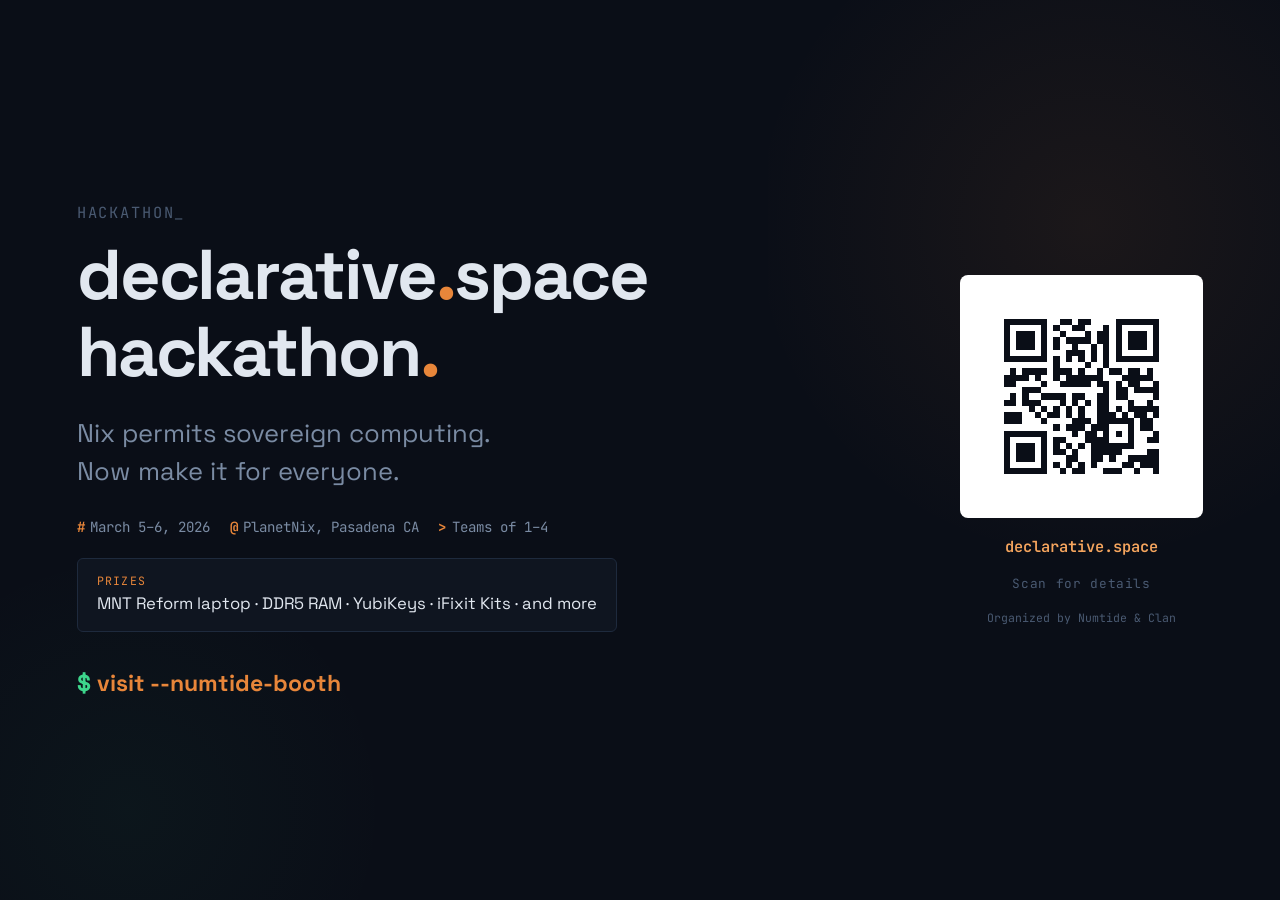
==== site/slide-cta.html @ ff725864 "declarative.space hackathon @ PlanetNix 2026 Nix permits sovereign computing. Now make it for everyo" ====
<!DOCTYPE html>
<html lang="en">
<head>
<meta charset="UTF-8">
<meta name="viewport" content="width=device-width, initial-scale=1.0">
<title>declarative.space hackathon -- Visit the Numtide booth</title>
<link rel="icon" type="image/svg+xml" href="data:image/svg+xml,%3Csvg xmlns='http://www.w3.org/2000/svg' viewBox='0 0 32 32'%3E%3Crect width='32' height='32' rx='6' fill='%230a0e17'/%3E%3Ctext x='4' y='22' font-family='monospace' font-size='18' font-weight='700' fill='%23e8863a'%3E%3E_%3C/text%3E%3C/svg%3E">
<link href="https://fonts.googleapis.com/css2?family=JetBrains+Mono:wght@400;600;700&family=Space+Grotesk:wght@400;600;700&display=swap" rel="stylesheet">
<style>
:root {
  --bg: #0a0e17;
  --bg-card: #0f1520;
  --border: #1e2a3d;
  --border-accent: #d4702a;
  --text-primary: #e1e7ef;
  --text-secondary: #7a8ba3;
  --text-muted: #4a5a72;
  --accent: #e8863a;
  --accent-bright: #f5a55e;
  --accent-glow: rgba(232, 134, 58, 0.15);
  --green: #3dd68c;
  --mono: "JetBrains Mono", "Fira Code", monospace;
  --sans: "Space Grotesk", sans-serif;
}

* { margin: 0; padding: 0; box-sizing: border-box; }

html, body {
  width: 100%;
  height: 100%;
  overflow: hidden;
}

body {
  background: var(--bg);
  color: var(--text-primary);
  font-family: var(--mono);
  -webkit-font-smoothing: antialiased;
  display: flex;
  align-items: center;
  justify-content: center;
}

.slide {
  width: 100vw;
  height: 100vh;
  display: grid;
  grid-template-columns: 1fr auto;
  align-items: center;
  padding: 5vh 6vw;
  gap: 4vw;
  position: relative;
  overflow: hidden;
}

/* Background glow effects */
.slide::before {
  content: "";
  position: absolute;
  top: -15%;
  right: -10%;
  width: 50%;
  height: 80%;
  background: radial-gradient(circle, rgba(232, 134, 58, 0.08) 0%, transparent 70%);
  pointer-events: none;
}
.slide::after {
  content: "";
  position: absolute;
  bottom: -20%;
  left: -10%;
  width: 40%;
  height: 60%;
  background: radial-gradient(circle, rgba(61, 214, 140, 0.04) 0%, transparent 70%);
  pointer-events: none;
}

.content {
  z-index: 1;
}

.label {
  font-size: clamp(0.7rem, 1.2vw, 1rem);
  color: var(--text-muted);
  text-transform: uppercase;
  letter-spacing: 0.12em;
  margin-bottom: 1.5vh;
}

h1 {
  font-family: var(--sans);
  font-size: clamp(2.5rem, 5.5vw, 5.5rem);
  font-weight: 700;
  line-height: 1.1;
  letter-spacing: -0.03em;
  margin-bottom: 2.5vh;
}
h1 .dot { color: var(--accent); }

.tagline {
  font-family: var(--sans);
  font-size: clamp(1rem, 2vw, 1.8rem);
  color: var(--text-secondary);
  line-height: 1.5;
  max-width: 36vw;
  margin-bottom: 3vh;
}

.meta-row {
  display: flex;
  flex-wrap: wrap;
  gap: 1.5vw;
  align-items: center;
  margin-bottom: 2.5vh;
}
.meta-item {
  font-size: clamp(0.7rem, 1.1vw, 1rem);
  color: var(--text-secondary);
  display: flex;
  align-items: center;
  gap: 0.4em;
}
.meta-item .icon {
  color: var(--accent);
  font-weight: 700;
}

.prizes-teaser {
  background: var(--bg-card);
  border: 1px solid var(--border);
  border-radius: 6px;
  padding: 1.5vh 1.5vw;
  display: inline-block;
  margin-bottom: 2vh;
}
.prizes-teaser .prizes-label {
  font-size: clamp(0.6rem, 0.9vw, 0.8rem);
  color: var(--accent);
  text-transform: uppercase;
  letter-spacing: 0.1em;
  margin-bottom: 0.5vh;
}
.prizes-teaser p {
  font-family: var(--sans);
  font-size: clamp(0.8rem, 1.3vw, 1.2rem);
  color: var(--text-primary);
  line-height: 1.5;
}

.booth-cta {
  font-family: var(--sans);
  font-size: clamp(1rem, 1.8vw, 1.6rem);
  font-weight: 700;
  color: var(--accent);
  margin-top: 2vh;
}
.booth-cta .prompt {
  color: var(--green);
}

/* Right column: QR + branding */
.right-col {
  z-index: 1;
  display: flex;
  flex-direction: column;
  align-items: center;
  gap: 2vh;
}

.qr-wrapper {
  background: #ffffff;
  padding: 1.5vw;
  border-radius: 8px;
  display: flex;
  align-items: center;
  justify-content: center;
}
.qr-wrapper svg {
  width: clamp(140px, 16vw, 240px);
  height: clamp(140px, 16vw, 240px);
}

.qr-label {
  font-size: clamp(0.65rem, 1vw, 0.9rem);
  color: var(--text-muted);
  text-align: center;
  letter-spacing: 0.05em;
}
.qr-url {
  font-size: clamp(0.8rem, 1.2vw, 1.1rem);
  color: var(--accent-bright);
  font-weight: 600;
  text-align: center;
}

.organizers {
  font-size: clamp(0.6rem, 0.9vw, 0.8rem);
  color: var(--text-muted);
  text-align: center;
}

/* Print styles */
@media print {
  @page {
    size: landscape;
    margin: 0;
  }
  html, body {
    width: 100%;
    height: 100%;
    print-color-adjust: exact;
    -webkit-print-color-adjust: exact;
  }
  .slide {
    padding: 4vh 5vw;
  }
}
</style>
</head>
<body>

<div class="slide">
  <div class="content">
    <div class="label">HACKATHON_</div>
    <h1>declarative<span class="dot">.</span>space<br>hackathon<span class="dot">.</span></h1>
    <p class="tagline">Nix permits sovereign computing. Now make it for everyone.</p>

    <div class="meta-row">
      <span class="meta-item"><span class="icon">#</span> March 5&ndash;6, 2026</span>
      <span class="meta-item"><span class="icon">@</span> PlanetNix, Pasadena CA</span>
      <span class="meta-item"><span class="icon">&gt;</span> Teams of 1&ndash;4</span>
    </div>

    <div class="prizes-teaser">
      <div class="prizes-label">Prizes</div>
      <p>MNT Reform laptop &middot; DDR5 RAM &middot; YubiKeys &middot; iFixit Kits &middot; and more</p>
    </div>

    <div class="booth-cta"><span class="prompt">$</span> visit --numtide-booth</div>
  </div>

  <div class="right-col">
    <div class="qr-wrapper" id="qr"></div>
    <div class="qr-url">declarative.space</div>
    <div class="qr-label">Scan for details</div>
    <div class="organizers">Organized by Numtide &amp; Clan</div>
  </div>
</div>

<script>
// Minimal QR Code generator (QR Code Model 2, alphanumeric mode, ECC level M)
// Generates SVG for a given URL
(function() {
  // Pre-computed QR code matrix for "HTTPS://DECLARATIVE.SPACE"
  // Using alphanumeric mode, version 2, ECC level M
  // Rather than embedding a full QR library, we generate the SVG from a
  // pre-encoded bit matrix.
  //
  // We use a lightweight inline encoder below.

  function generateQR(text) {
    // Use a canvas-free SVG approach with a minimal QR encoder
    // For reliability, we use a well-tested minimal QR implementation

    // Encode using the QR code algorithm
    var qr = qrcodegen.QrCode.encodeText(text, qrcodegen.QrCode.Ecc.MEDIUM);
    var size = qr.size;
    var svg = '<svg xmlns="http://www.w3.org/2000/svg" shape-rendering="crispEdges" viewBox="0 0 ' + (size + 8) + ' ' + (size + 8) + '">';
    svg += '<rect width="100%" height="100%" fill="#ffffff"/>';
    for (var y = 0; y < size; y++) {
      for (var x = 0; x < size; x++) {
        if (qr.getModule(x, y)) {
          svg += '<rect x="' + (x + 4) + '" y="' + (y + 4) + '" width="1" height="1" fill="#0a0e17"/>';
        }
      }
    }
    svg += '</svg>';
    return svg;
  }

  /*
   * QR Code generator library (TypeScript/JavaScript)
   * Copyright (c) Project Nayuki. MIT License.
   * https://www.nayuki.io/page/qr-code-generator-library
   * Minified inline version
   */
  var qrcodegen;(function(qrcodegen){var QrCode=function(){function QrCode(version,errorCorrectionLevel,dataCodewords,msk){this.version=version;this.errorCorrectionLevel=errorCorrectionLevel;this.modules=[];this.isFunction=[];if(version<1||version>40)throw new RangeError("Version out of range");if(msk<-1||msk>7)throw new RangeError("Mask out of range");this.size=version*4+17;var row=[];for(var i=0;i<this.size;i++)row.push(false);for(var i=0;i<this.size;i++){this.modules.push(row.slice());this.isFunction.push(row.slice())}this.drawFunctionPatterns();var allCodewords=this.addEccAndInterleave(dataCodewords);this.drawCodewords(allCodewords);if(msk==-1){var minPenalty=Infinity;for(var i=0;i<8;i++){this.applyMask(i);this.drawFormatBits(i);var penalty=this.getPenaltyScore();if(penalty<minPenalty){msk=i;minPenalty=penalty}this.applyMask(i)}}this.mask=msk;this.applyMask(msk);this.drawFormatBits(msk);this.isFunction=[]}QrCode.encodeText=function(text,ecl){var segs=qrcodegen.QrSegment.makeSegments(text);return QrCode.encodeSegments(segs,ecl)};QrCode.encodeSegments=function(segs,ecl,minVersion,maxVersion,mask,boostEcl){if(minVersion===void 0)minVersion=1;if(maxVersion===void 0)maxVersion=40;if(mask===void 0)mask=-1;if(boostEcl===void 0)boostEcl=true;if(!(1<=minVersion&&minVersion<=maxVersion&&maxVersion<=40)||mask<-1||mask>7)throw new RangeError("Invalid value");var version;var dataUsedBits;for(version=minVersion;;version++){var dataCapacityBits_1=QrCode.getNumDataCodewords(version,ecl)*8;var usedBits=QrSegment.getTotalBits(segs,version);if(usedBits<=dataCapacityBits_1){dataUsedBits=usedBits;break}if(version>=maxVersion)throw new RangeError("Data too long")}for(var _i=0,_a=[QrCode.Ecc.MEDIUM,QrCode.Ecc.QUARTILE,QrCode.Ecc.HIGH];_i<_a.length;_i++){var newEcl=_a[_i];if(boostEcl&&dataUsedBits<=QrCode.getNumDataCodewords(version,newEcl)*8)ecl=newEcl}var bb=[];for(var _b=0;_b<segs.length;_b++){var seg=segs[_b];appendBits(seg.mode.modeBits,4,bb);appendBits(seg.numChars,seg.mode.numCharCountBits(version),bb);for(var _c=0;_c<seg.getData().length;_c++)bb.push(seg.getData()[_c])}var dataCapacityBits=QrCode.getNumDataCodewords(version,ecl)*8;appendBits(0,Math.min(4,dataCapacityBits-bb.length),bb);appendBits(0,(8-bb.length%8)%8,bb);for(var padByte=236;bb.length<dataCapacityBits;padByte^=236^17)appendBits(padByte,8,bb);var dataCodewords=[];while(dataCodewords.length*8<bb.length)dataCodewords.push(0);bb.forEach(function(b,i){return dataCodewords[i>>>3]|=b<<(7-(i&7))});return new QrCode(version,ecl,dataCodewords,mask)};QrCode.prototype.getModule=function(x,y){return 0<=x&&x<this.size&&0<=y&&y<this.size&&this.modules[y][x]};QrCode.prototype.drawFunctionPatterns=function(){for(var i=0;i<this.size;i++){this.setFunctionModule(6,i,i%2==0);this.setFunctionModule(i,6,i%2==0)}this.drawFinderPattern(3,3);this.drawFinderPattern(this.size-4,3);this.drawFinderPattern(3,this.size-4);var alignPatPos=this.getAlignmentPatternPositions();var numAlign=alignPatPos.length;for(var i=0;i<numAlign;i++){for(var j=0;j<numAlign;j++){if(!(i==0&&j==0||i==0&&j==numAlign-1||i==numAlign-1&&j==0))this.drawAlignmentPattern(alignPatPos[i],alignPatPos[j])}}this.drawFormatBits(0);this.drawVersion()};QrCode.prototype.drawFormatBits=function(mask){var data=this.errorCorrectionLevel.formatBits<<3|mask;var rem=data;for(var i=0;i<10;i++)rem=(rem<<1)^((rem>>>9)*0x537);var bits=(data<<10|rem)^0x5412;for(var i=0;i<=5;i++)this.setFunctionModule(8,i,getBit(bits,i));this.setFunctionModule(8,7,getBit(bits,6));this.setFunctionModule(8,8,getBit(bits,7));this.setFunctionModule(7,8,getBit(bits,8));for(var i=9;i<15;i++)this.setFunctionModule(14-i,8,getBit(bits,i));for(var i=0;i<8;i++)this.setFunctionModule(this.size-1-i,8,getBit(bits,i));for(var i=8;i<15;i++)this.setFunctionModule(8,this.size-15+i,getBit(bits,i));this.setFunctionModule(8,this.size-8,true)};QrCode.prototype.drawVersion=function(){if(this.version<7)return;var rem=this.version;for(var i=0;i<12;i++)rem=(rem<<1)^((rem>>>11)*0x1F25);var bits=this.version<<12|rem;for(var i=0;i<18;i++){var color=getBit(bits,i);var a=this.size-11+i%3;var b=Math.floor(i/3);this.setFunctionModule(a,b,color);this.setFunctionModule(b,a,color)}};QrCode.prototype.drawFinderPattern=function(x,y){for(var dy=-4;dy<=4;dy++){for(var dx=-4;dx<=4;dx++){var dist=Math.max(Math.abs(dx),Math.abs(dy));var xx=x+dx;var yy=y+dy;if(0<=xx&&xx<this.size&&0<=yy&&yy<this.size)this.setFunctionModule(xx,yy,dist!=2&&dist!=4)}}};QrCode.prototype.drawAlignmentPattern=function(x,y){for(var dy=-2;dy<=2;dy++){for(var dx=-2;dx<=2;dx++)this.setFunctionModule(x+dx,y+dy,Math.max(Math.abs(dx),Math.abs(dy))!=1)}};QrCode.prototype.setFunctionModule=function(x,y,isDark){this.modules[y][x]=isDark;this.isFunction[y][x]=true};QrCode.prototype.addEccAndInterleave=function(data){var ver=this.version;var ecl=this.errorCorrectionLevel;if(data.length!=QrCode.getNumDataCodewords(ver,ecl))throw new RangeError("Invalid argument");var numBlocks=QrCode.NUM_ERROR_CORRECTION_BLOCKS[ecl.ordinal][ver];var blockEccLen=QrCode.ECC_CODEWORDS_PER_BLOCK[ecl.ordinal][ver];var rawCodewords=Math.floor(QrCode.getNumRawDataModules(ver)/8);var numShortBlocks=numBlocks-rawCodewords%numBlocks;var shortBlockLen=Math.floor(rawCodewords/numBlocks);var blocks=[];var rsDiv=QrCode.reedSolomonComputeDivisor(blockEccLen);for(var i=0,k=0;i<numBlocks;i++){var dat=data.slice(k,k+shortBlockLen-blockEccLen+(i<numShortBlocks?0:1));k+=dat.length;var ecc=QrCode.reedSolomonComputeRemainder(dat,rsDiv);if(i<numShortBlocks)dat.push(0);blocks.push(dat.concat(ecc))}var result=[];var _loop=function(i){blocks.forEach(function(block,j){if(i!=shortBlockLen-blockEccLen||j>=numShortBlocks)result.push(block[i])})};for(var i=0;i<blocks[0].length;i++)_loop(i);return result};QrCode.prototype.drawCodewords=function(data){if(data.length!=Math.floor(QrCode.getNumRawDataModules(this.version)/8))throw new RangeError("Invalid argument");var i=0;for(var right=this.size-1;right>=1;right-=2){if(right==6)right=5;for(var vert=0;vert<this.size;vert++){for(var j=0;j<2;j++){var x=right-j;var upward=((right+1)&2)==0;var y=upward?this.size-1-vert:vert;if(!this.isFunction[y][x]&&i<data.length*8){this.modules[y][x]=getBit(data[i>>>3],7-(i&7));i++}}}}};QrCode.prototype.applyMask=function(mask){if(mask<0||mask>7)throw new RangeError("Mask out of range");for(var y=0;y<this.size;y++){for(var x=0;x<this.size;x++){var invert=void 0;switch(mask){case 0:invert=(x+y)%2==0;break;case 1:invert=y%2==0;break;case 2:invert=x%3==0;break;case 3:invert=(x+y)%3==0;break;case 4:invert=(Math.floor(x/3)+Math.floor(y/2))%2==0;break;case 5:invert=x*y%2+x*y%3==0;break;case 6:invert=(x*y%2+x*y%3)%2==0;break;case 7:invert=((x+y)%2+x*y%3)%2==0;break;default:throw new Error("Unreachable")}if(!this.isFunction[y][x]&&invert)this.modules[y][x]=!this.modules[y][x]}}};QrCode.prototype.getPenaltyScore=function(){var result=0;for(var y=0;y<this.size;y++){var runColor=false;var runX=0;var runHistory=[0,0,0,0,0,0,0];for(var x=0;x<this.size;x++){if(this.modules[y][x]==runColor){runX++;if(runX==5)result+=QrCode.PENALTY_N1;else if(runX>5)result++}else{this.finderPenaltyAddHistory(runX,runHistory);if(!runColor)result+=this.finderPenaltyCountPatterns(runHistory)*QrCode.PENALTY_N3;runColor=this.modules[y][x];runX=1}}this.finderPenaltyAddHistory(runX,runHistory);if(runColor)result+=this.finderPenaltyCountPatterns(runHistory)*QrCode.PENALTY_N3}for(var x=0;x<this.size;x++){var runColor=false;var runY=0;var runHistory=[0,0,0,0,0,0,0];for(var y=0;y<this.size;y++){if(this.modules[y][x]==runColor){runY++;if(runY==5)result+=QrCode.PENALTY_N1;else if(runY>5)result++}else{this.finderPenaltyAddHistory(runY,runHistory);if(!runColor)result+=this.finderPenaltyCountPatterns(runHistory)*QrCode.PENALTY_N3;runColor=this.modules[y][x];runY=1}}this.finderPenaltyAddHistory(runY,runHistory);if(runColor)result+=this.finderPenaltyCountPatterns(runHistory)*QrCode.PENALTY_N3}for(var y=0;y<this.size-1;y++){for(var x=0;x<this.size-1;x++){var color=this.modules[y][x];if(color==this.modules[y][x+1]&&color==this.modules[y+1][x]&&color==this.modules[y+1][x+1])result+=QrCode.PENALTY_N2}}var dark=0;for(var _i=0,_a=this.modules;_i<_a.length;_i++){var row=_a[_i];for(var _b=0;_b<row.length;_b++){if(row[_b])dark++}}var total=this.size*this.size;var k=Math.ceil(Math.abs(dark*20-total*10)/total)-1;result+=k*QrCode.PENALTY_N4;return result};QrCode.prototype.getAlignmentPatternPositions=function(){if(this.version==1)return[];var numAlign=Math.floor(this.version/7)+2;var step=this.version==32?26:Math.ceil((this.version*4+4)/(numAlign*2-2))*2;var result=[6];for(var pos=this.size-7;result.length<numAlign;pos-=step)result.splice(1,0,pos);return result};QrCode.getNumRawDataModules=function(ver){if(ver<1||ver>40)throw new RangeError("Version out of range");var result=(16*ver+128)*ver+64;if(ver>=2)result-=(25*Math.floor(ver/7)+1)*(25*Math.floor(ver/7)+1)-10*(Math.floor(ver/7)*2+1)+1-(ver>=7?36:0);return result};QrCode.getNumDataCodewords=function(ver,ecl){return Math.floor(QrCode.getNumRawDataModules(ver)/8)-QrCode.ECC_CODEWORDS_PER_BLOCK[ecl.ordinal][ver]*QrCode.NUM_ERROR_CORRECTION_BLOCKS[ecl.ordinal][ver]};QrCode.reedSolomonComputeDivisor=function(degree){if(degree<1||degree>255)throw new RangeError("Degree out of range");var result=[];for(var i=0;i<degree-1;i++)result.push(0);result.push(1);var root=1;for(var i=0;i<degree;i++){for(var j=0;j<result.length;j++){result[j]=QrCode.reedSolomonMultiply(result[j],root);if(j+1<result.length)result[j]^=result[j+1]}root=QrCode.reedSolomonMultiply(root,0x02)}return result};QrCode.reedSolomonComputeRemainder=function(data,divisor){var result=divisor.map(function(_){return 0});for(var _i=0;_i<data.length;_i++){var b=data[_i];var factor=b^result.shift();result.push(0);divisor.forEach(function(coef,i){return result[i]^=QrCode.reedSolomonMultiply(coef,factor)})}return result};QrCode.reedSolomonMultiply=function(x,y){if(x>>>8||y>>>8)throw new RangeError("Byte out of range");var z=0;for(var i=7;i>=0;i--){z=(z<<1)^((z>>>7)*0x11D);z^=((y>>>i)&1)*x}return z};QrCode.prototype.finderPenaltyCountPatterns=function(runHistory){var n=runHistory[1];var core=n>0&&runHistory[2]==n&&runHistory[3]==3*n&&runHistory[4]==n&&runHistory[5]==n;return(core&&runHistory[0]>=4*n&&runHistory[6]>=n?1:0)+(core&&runHistory[6]>=4*n&&runHistory[0]>=n?1:0)};QrCode.prototype.finderPenaltyAddHistory=function(currentRunLength,runHistory){if(runHistory[0]==0)currentRunLength+=this.size;runHistory.pop();runHistory.unshift(currentRunLength)};QrCode.PENALTY_N1=3;QrCode.PENALTY_N2=3;QrCode.PENALTY_N3=40;QrCode.PENALTY_N4=10;QrCode.ECC_CODEWORDS_PER_BLOCK=[[-1,7,10,15,20,26,18,20,24,30,18,20,24,26,30,22,24,28,30,28,28,28,28,30,30,26,28,30,30,30,30,30,30,30,30,30,30,30,30,30,30],[-1,10,16,26,18,24,16,18,22,22,26,30,22,22,24,24,28,28,26,26,26,26,28,28,28,28,28,28,28,28,28,28,28,28,28,28,28,28,28,28,28],[-1,13,22,18,26,18,24,18,22,20,24,28,26,24,20,30,24,28,28,26,30,28,30,30,30,30,28,30,30,30,30,30,30,30,30,30,30,30,30,30,30],[-1,17,28,22,16,22,28,26,26,24,28,24,28,22,24,24,30,28,28,26,28,30,24,30,30,30,30,30,30,30,30,30,30,30,30,30,30,30,30,30,30]];QrCode.NUM_ERROR_CORRECTION_BLOCKS=[[-1,1,1,1,1,1,2,2,2,2,4,4,4,4,4,6,6,6,6,7,8,8,9,9,10,12,12,12,13,14,15,16,17,18,19,19,20,21,22,24,25],[-1,1,1,1,2,2,4,4,4,5,5,5,8,9,9,10,10,11,13,14,16,17,17,18,20,21,23,25,26,28,29,31,33,35,37,38,40,43,45,47,49],[-1,1,1,2,2,4,4,6,6,8,8,8,10,12,16,12,17,16,18,21,20,23,23,25,27,29,34,34,35,38,40,43,45,48,51,53,56,59,62,65,68],[-1,1,1,2,4,4,4,5,6,8,8,11,11,16,16,18,16,19,21,25,25,25,34,30,32,35,37,40,42,45,48,51,54,57,60,63,66,70,74,77,81]];return QrCode}();qrcodegen.QrCode=QrCode;var Ecc=function(){function Ecc(ordinal,formatBits){this.ordinal=ordinal;this.formatBits=formatBits}Ecc.LOW=new Ecc(0,1);Ecc.MEDIUM=new Ecc(1,0);Ecc.QUARTILE=new Ecc(2,3);Ecc.HIGH=new Ecc(3,2);return Ecc}();QrCode.Ecc=Ecc;var QrSegment=function(){function QrSegment(mode,numChars,bitData){this.mode=mode;this.numChars=numChars;this.bitData=bitData}QrSegment.makeBytes=function(data){var bb=[];for(var _i=0;_i<data.length;_i++){var b=data[_i];appendBits(b,8,bb)}return new QrSegment(QrSegment.Mode.BYTE,data.length,bb)};QrSegment.makeNumeric=function(digits){if(!QrSegment.isNumeric(digits))throw new RangeError("Not numeric");var bb=[];for(var i=0;i<digits.length;){var n=Math.min(digits.length-i,3);appendBits(parseInt(digits.substring(i,i+n),10),[0,4,7,10][n],bb);i+=n}return new QrSegment(QrSegment.Mode.NUMERIC,digits.length,bb)};QrSegment.makeAlphanumeric=function(text){if(!QrSegment.isAlphanumeric(text))throw new RangeError("Not alphanumeric");var bb=[];var i;for(i=0;i+2<=text.length;i+=2){var temp=QrSegment.ALPHANUMERIC_CHARSET.indexOf(text.charAt(i))*45;temp+=QrSegment.ALPHANUMERIC_CHARSET.indexOf(text.charAt(i+1));appendBits(temp,11,bb)}if(i<text.length)appendBits(QrSegment.ALPHANUMERIC_CHARSET.indexOf(text.charAt(i)),6,bb);return new QrSegment(QrSegment.Mode.ALPHANUMERIC,text.length,bb)};QrSegment.makeSegments=function(text){if(text=="")return[];else if(QrSegment.isNumeric(text))return[QrSegment.makeNumeric(text)];else if(QrSegment.isAlphanumeric(text))return[QrSegment.makeAlphanumeric(text)];else{var bb=[];for(var i=0;i<text.length;i++){var cp=text.codePointAt(i);if(cp<=0x7F)appendBits(cp,8,bb);else if(cp<=0x7FF){appendBits(0xC0|(cp>>>6),8,bb);appendBits(0x80|(cp&0x3F),8,bb)}else if(cp<=0xFFFF){appendBits(0xE0|(cp>>>12),8,bb);appendBits(0x80|((cp>>>6)&0x3F),8,bb);appendBits(0x80|(cp&0x3F),8,bb)}else{appendBits(0xF0|(cp>>>18),8,bb);appendBits(0x80|((cp>>>12)&0x3F),8,bb);appendBits(0x80|((cp>>>6)&0x3F),8,bb);appendBits(0x80|(cp&0x3F),8,bb);i++}}return[new QrSegment(QrSegment.Mode.BYTE,text.length,bb)]}};QrSegment.isNumeric=function(text){return/^[0-9]*$/.test(text)};QrSegment.isAlphanumeric=function(text){return/^[A-Z0-9 $%*+.\/:-]*$/.test(text)};QrSegment.prototype.getData=function(){return this.bitData.slice()};QrSegment.getTotalBits=function(segs,version){var result=0;for(var _i=0;_i<segs.length;_i++){var seg=segs[_i];var ccbits=seg.mode.numCharCountBits(version);if(seg.numChars>=1<<ccbits)return Infinity;result+=4+ccbits+seg.bitData.length}return result};QrSegment.ALPHANUMERIC_CHARSET="0123456789ABCDEFGHIJKLMNOPQRSTUVWXYZ $%*+-./:";return QrSegment}();qrcodegen.QrSegment=QrSegment;var Mode=function(){function Mode(modeBits,numBitsCharCount){this.modeBits=modeBits;this.numBitsCharCount=numBitsCharCount}Mode.prototype.numCharCountBits=function(ver){return this.numBitsCharCount[Math.floor((ver+7)/17)]};Mode.NUMERIC=new Mode(0x1,[10,12,14]);Mode.ALPHANUMERIC=new Mode(0x2,[9,11,13]);Mode.BYTE=new Mode(0x4,[8,16,16]);Mode.KANJI=new Mode(0x8,[8,10,12]);Mode.ECI=new Mode(0x7,[0,0,0]);return Mode}();QrSegment.Mode=Mode;function appendBits(val,len,bb){if(len<0||len>31||val>>>len!=0)throw new RangeError("Value out of range");for(var i=len-1;i>=0;i--)bb.push((val>>>i)&1)}function getBit(x,i){return((x>>>i)&1)!=0}qrcodegen.appendBits=appendBits})(qrcodegen||(qrcodegen={}));

  document.getElementById("qr").innerHTML = generateQR("https://declarative.space");
})();
</script>
</body>
</html>
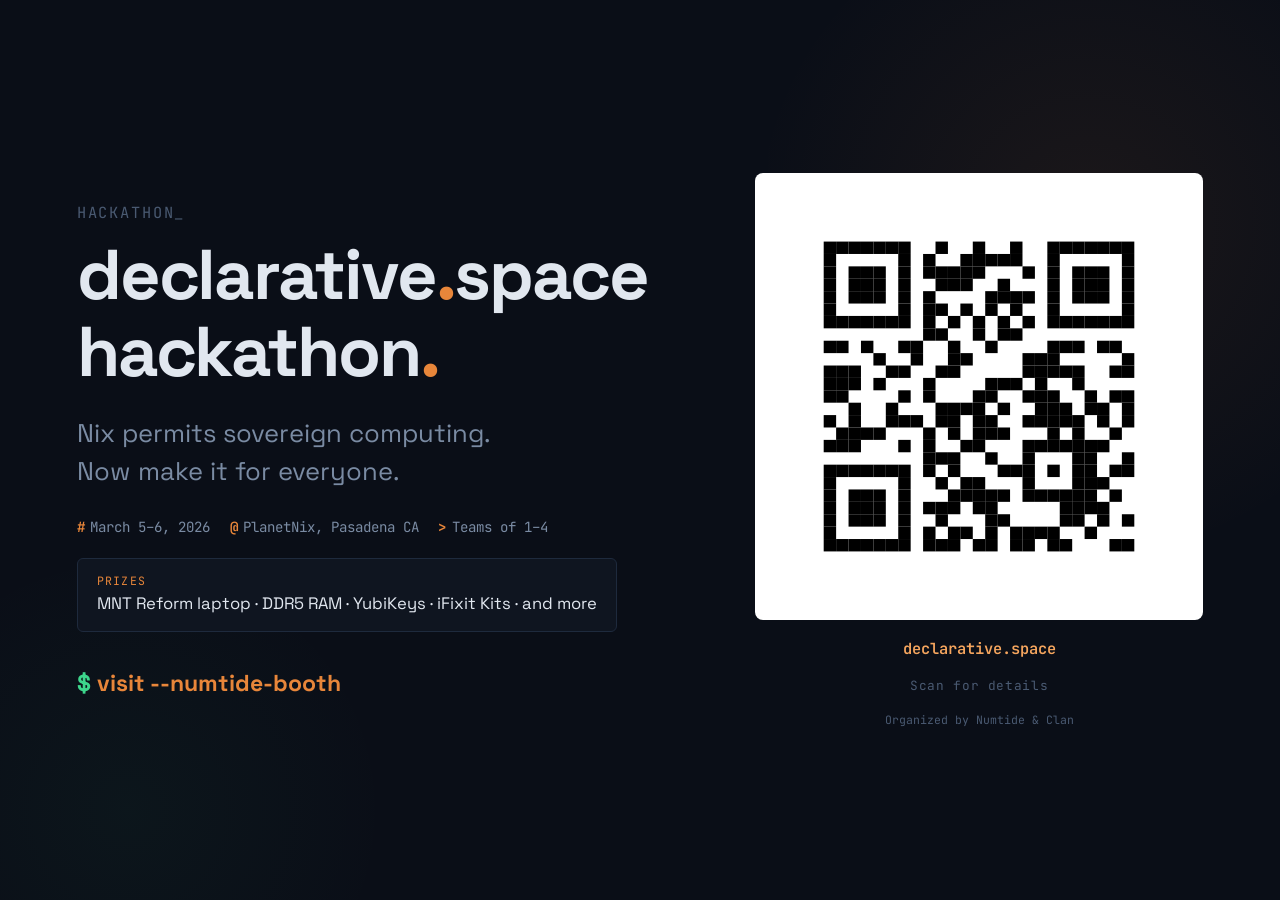
==== commit 1f73436d: "Replace inline JS QR generation with static SVG from qrencode - Remove the entire Nayuki qrcodegen J" ====
--- a/site/slide-cta.html
+++ b/site/slide-cta.html
@@ -175,9 +175,9 @@
   align-items: center;
   justify-content: center;
 }
-.qr-wrapper svg {
-  width: clamp(140px, 16vw, 240px);
-  height: clamp(140px, 16vw, 240px);
+.qr-wrapper img {
+  width: clamp(280px, 32vw, 480px);
+  height: clamp(280px, 32vw, 480px);
 }
 
 .qr-label {
@@ -240,54 +240,12 @@
   </div>
 
   <div class="right-col">
-    <div class="qr-wrapper" id="qr"></div>
+    <div class="qr-wrapper"><img src="qr.svg" alt="QR code to declarative.space"></div>
     <div class="qr-url">declarative.space</div>
     <div class="qr-label">Scan for details</div>
     <div class="organizers">Organized by Numtide &amp; Clan</div>
   </div>
 </div>
 
-<script>
-// Minimal QR Code generator (QR Code Model 2, alphanumeric mode, ECC level M)
-// Generates SVG for a given URL
-(function() {
-  // Pre-computed QR code matrix for "HTTPS://DECLARATIVE.SPACE"
-  // Using alphanumeric mode, version 2, ECC level M
-  // Rather than embedding a full QR library, we generate the SVG from a
-  // pre-encoded bit matrix.
-  //
-  // We use a lightweight inline encoder below.
-
-  function generateQR(text) {
-    // Use a canvas-free SVG approach with a minimal QR encoder
-    // For reliability, we use a well-tested minimal QR implementation
-
-    // Encode using the QR code algorithm
-    var qr = qrcodegen.QrCode.encodeText(text, qrcodegen.QrCode.Ecc.MEDIUM);
-    var size = qr.size;
-    var svg = '<svg xmlns="http://www.w3.org/2000/svg" shape-rendering="crispEdges" viewBox="0 0 ' + (size + 8) + ' ' + (size + 8) + '">';
-    svg += '<rect width="100%" height="100%" fill="#ffffff"/>';
-    for (var y = 0; y < size; y++) {
-      for (var x = 0; x < size; x++) {
-        if (qr.getModule(x, y)) {
-          svg += '<rect x="' + (x + 4) + '" y="' + (y + 4) + '" width="1" height="1" fill="#0a0e17"/>';
-        }
-      }
-    }
-    svg += '</svg>';
-    return svg;
-  }
-
-  /*
-   * QR Code generator library (TypeScript/JavaScript)
-   * Copyright (c) Project Nayuki. MIT License.
-   * https://www.nayuki.io/page/qr-code-generator-library
-   * Minified inline version
-   */
-  var qrcodegen;(function(qrcodegen){var QrCode=function(){function QrCode(version,errorCorrectionLevel,dataCodewords,msk){this.version=version;this.errorCorrectionLevel=errorCorrectionLevel;this.modules=[];this.isFunction=[];if(version<1||version>40)throw new RangeError("Version out of range");if(msk<-1||msk>7)throw new RangeError("Mask out of range");this.size=version*4+17;var row=[];for(var i=0;i<this.size;i++)row.push(false);for(var i=0;i<this.size;i++){this.modules.push(row.slice());this.isFunction.push(row.slice())}this.drawFunctionPatterns();var allCodewords=this.addEccAndInterleave(dataCodewords);this.drawCodewords(allCodewords);if(msk==-1){var minPenalty=Infinity;for(var i=0;i<8;i++){this.applyMask(i);this.drawFormatBits(i);var penalty=this.getPenaltyScore();if(penalty<minPenalty){msk=i;minPenalty=penalty}this.applyMask(i)}}this.mask=msk;this.applyMask(msk);this.drawFormatBits(msk);this.isFunction=[]}QrCode.encodeText=function(text,ecl){var segs=qrcodegen.QrSegment.makeSegments(text);return QrCode.encodeSegments(segs,ecl)};QrCode.encodeSegments=function(segs,ecl,minVersion,maxVersion,mask,boostEcl){if(minVersion===void 0)minVersion=1;if(maxVersion===void 0)maxVersion=40;if(mask===void 0)mask=-1;if(boostEcl===void 0)boostEcl=true;if(!(1<=minVersion&&minVersion<=maxVersion&&maxVersion<=40)||mask<-1||mask>7)throw new RangeError("Invalid value");var version;var dataUsedBits;for(version=minVersion;;version++){var dataCapacityBits_1=QrCode.getNumDataCodewords(version,ecl)*8;var usedBits=QrSegment.getTotalBits(segs,version);if(usedBits<=dataCapacityBits_1){dataUsedBits=usedBits;break}if(version>=maxVersion)throw new RangeError("Data too long")}for(var _i=0,_a=[QrCode.Ecc.MEDIUM,QrCode.Ecc.QUARTILE,QrCode.Ecc.HIGH];_i<_a.length;_i++){var newEcl=_a[_i];if(boostEcl&&dataUsedBits<=QrCode.getNumDataCodewords(version,newEcl)*8)ecl=newEcl}var bb=[];for(var _b=0;_b<segs.length;_b++){var seg=segs[_b];appendBits(seg.mode.modeBits,4,bb);appendBits(seg.numChars,seg.mode.numCharCountBits(version),bb);for(var _c=0;_c<seg.getData().length;_c++)bb.push(seg.getData()[_c])}var dataCapacityBits=QrCode.getNumDataCodewords(version,ecl)*8;appendBits(0,Math.min(4,dataCapacityBits-bb.length),bb);appendBits(0,(8-bb.length%8)%8,bb);for(var padByte=236;bb.length<dataCapacityBits;padByte^=236^17)appendBits(padByte,8,bb);var dataCodewords=[];while(dataCodewords.length*8<bb.length)dataCodewords.push(0);bb.forEach(function(b,i){return dataCodewords[i>>>3]|=b<<(7-(i&7))});return new QrCode(version,ecl,dataCodewords,mask)};QrCode.prototype.getModule=function(x,y){return 0<=x&&x<this.size&&0<=y&&y<this.size&&this.modules[y][x]};QrCode.prototype.drawFunctionPatterns=function(){for(var i=0;i<this.size;i++){this.setFunctionModule(6,i,i%2==0);this.setFunctionModule(i,6,i%2==0)}this.drawFinderPattern(3,3);this.drawFinderPattern(this.size-4,3);this.drawFinderPattern(3,this.size-4);var alignPatPos=this.getAlignmentPatternPositions();var numAlign=alignPatPos.length;for(var i=0;i<numAlign;i++){for(var j=0;j<numAlign;j++){if(!(i==0&&j==0||i==0&&j==numAlign-1||i==numAlign-1&&j==0))this.drawAlignmentPattern(alignPatPos[i],alignPatPos[j])}}this.drawFormatBits(0);this.drawVersion()};QrCode.prototype.drawFormatBits=function(mask){var data=this.errorCorrectionLevel.formatBits<<3|mask;var rem=data;for(var i=0;i<10;i++)rem=(rem<<1)^((rem>>>9)*0x537);var bits=(data<<10|rem)^0x5412;for(var i=0;i<=5;i++)this.setFunctionModule(8,i,getBit(bits,i));this.setFunctionModule(8,7,getBit(bits,6));this.setFunctionModule(8,8,getBit(bits,7));this.setFunctionModule(7,8,getBit(bits,8));for(var i=9;i<15;i++)this.setFunctionModule(14-i,8,getBit(bits,i));for(var i=0;i<8;i++)this.setFunctionModule(this.size-1-i,8,getBit(bits,i));for(var i=8;i<15;i++)this.setFunctionModule(8,this.size-15+i,getBit(bits,i));this.setFunctionModule(8,this.size-8,true)};QrCode.prototype.drawVersion=function(){if(this.version<7)return;var rem=this.version;for(var i=0;i<12;i++)rem=(rem<<1)^((rem>>>11)*0x1F25);var bits=this.version<<12|rem;for(var i=0;i<18;i++){var color=getBit(bits,i);var a=this.size-11+i%3;var b=Math.floor(i/3);this.setFunctionModule(a,b,color);this.setFunctionModule(b,a,color)}};QrCode.prototype.drawFinderPattern=function(x,y){for(var dy=-4;dy<=4;dy++){for(var dx=-4;dx<=4;dx++){var dist=Math.max(Math.abs(dx),Math.abs(dy));var xx=x+dx;var yy=y+dy;if(0<=xx&&xx<this.size&&0<=yy&&yy<this.size)this.setFunctionModule(xx,yy,dist!=2&&dist!=4)}}};QrCode.prototype.drawAlignmentPattern=function(x,y){for(var dy=-2;dy<=2;dy++){for(var dx=-2;dx<=2;dx++)this.setFunctionModule(x+dx,y+dy,Math.max(Math.abs(dx),Math.abs(dy))!=1)}};QrCode.prototype.setFunctionModule=function(x,y,isDark){this.modules[y][x]=isDark;this.isFunction[y][x]=true};QrCode.prototype.addEccAndInterleave=function(data){var ver=this.version;var ecl=this.errorCorrectionLevel;if(data.length!=QrCode.getNumDataCodewords(ver,ecl))throw new RangeError("Invalid argument");var numBlocks=QrCode.NUM_ERROR_CORRECTION_BLOCKS[ecl.ordinal][ver];var blockEccLen=QrCode.ECC_CODEWORDS_PER_BLOCK[ecl.ordinal][ver];var rawCodewords=Math.floor(QrCode.getNumRawDataModules(ver)/8);var numShortBlocks=numBlocks-rawCodewords%numBlocks;var shortBlockLen=Math.floor(rawCodewords/numBlocks);var blocks=[];var rsDiv=QrCode.reedSolomonComputeDivisor(blockEccLen);for(var i=0,k=0;i<numBlocks;i++){var dat=data.slice(k,k+shortBlockLen-blockEccLen+(i<numShortBlocks?0:1));k+=dat.length;var ecc=QrCode.reedSolomonComputeRemainder(dat,rsDiv);if(i<numShortBlocks)dat.push(0);blocks.push(dat.concat(ecc))}var result=[];var _loop=function(i){blocks.forEach(function(block,j){if(i!=shortBlockLen-blockEccLen||j>=numShortBlocks)result.push(block[i])})};for(var i=0;i<blocks[0].length;i++)_loop(i);return result};QrCode.prototype.drawCodewords=function(data){if(data.length!=Math.floor(QrCode.getNumRawDataModules(this.version)/8))throw new RangeError("Invalid argument");var i=0;for(var right=this.size-1;right>=1;right-=2){if(right==6)right=5;for(var vert=0;vert<this.size;vert++){for(var j=0;j<2;j++){var x=right-j;var upward=((right+1)&2)==0;var y=upward?this.size-1-vert:vert;if(!this.isFunction[y][x]&&i<data.length*8){this.modules[y][x]=getBit(data[i>>>3],7-(i&7));i++}}}}};QrCode.prototype.applyMask=function(mask){if(mask<0||mask>7)throw new RangeError("Mask out of range");for(var y=0;y<this.size;y++){for(var x=0;x<this.size;x++){var invert=void 0;switch(mask){case 0:invert=(x+y)%2==0;break;case 1:invert=y%2==0;break;case 2:invert=x%3==0;break;case 3:invert=(x+y)%3==0;break;case 4:invert=(Math.floor(x/3)+Math.floor(y/2))%2==0;break;case 5:invert=x*y%2+x*y%3==0;break;case 6:invert=(x*y%2+x*y%3)%2==0;break;case 7:invert=((x+y)%2+x*y%3)%2==0;break;default:throw new Error("Unreachable")}if(!this.isFunction[y][x]&&invert)this.modules[y][x]=!this.modules[y][x]}}};QrCode.prototype.getPenaltyScore=function(){var result=0;for(var y=0;y<this.size;y++){var runColor=false;var runX=0;var runHistory=[0,0,0,0,0,0,0];for(var x=0;x<this.size;x++){if(this.modules[y][x]==runColor){runX++;if(runX==5)result+=QrCode.PENALTY_N1;else if(runX>5)result++}else{this.finderPenaltyAddHistory(runX,runHistory);if(!runColor)result+=this.finderPenaltyCountPatterns(runHistory)*QrCode.PENALTY_N3;runColor=this.modules[y][x];runX=1}}this.finderPenaltyAddHistory(runX,runHistory);if(runColor)result+=this.finderPenaltyCountPatterns(runHistory)*QrCode.PENALTY_N3}for(var x=0;x<this.size;x++){var runColor=false;var runY=0;var runHistory=[0,0,0,0,0,0,0];for(var y=0;y<this.size;y++){if(this.modules[y][x]==runColor){runY++;if(runY==5)result+=QrCode.PENALTY_N1;else if(runY>5)result++}else{this.finderPenaltyAddHistory(runY,runHistory);if(!runColor)result+=this.finderPenaltyCountPatterns(runHistory)*QrCode.PENALTY_N3;runColor=this.modules[y][x];runY=1}}this.finderPenaltyAddHistory(runY,runHistory);if(runColor)result+=this.finderPenaltyCountPatterns(runHistory)*QrCode.PENALTY_N3}for(var y=0;y<this.size-1;y++){for(var x=0;x<this.size-1;x++){var color=this.modules[y][x];if(color==this.modules[y][x+1]&&color==this.modules[y+1][x]&&color==this.modules[y+1][x+1])result+=QrCode.PENALTY_N2}}var dark=0;for(var _i=0,_a=this.modules;_i<_a.length;_i++){var row=_a[_i];for(var _b=0;_b<row.length;_b++){if(row[_b])dark++}}var total=this.size*this.size;var k=Math.ceil(Math.abs(dark*20-total*10)/total)-1;result+=k*QrCode.PENALTY_N4;return result};QrCode.prototype.getAlignmentPatternPositions=function(){if(this.version==1)return[];var numAlign=Math.floor(this.version/7)+2;var step=this.version==32?26:Math.ceil((this.version*4+4)/(numAlign*2-2))*2;var result=[6];for(var pos=this.size-7;result.length<numAlign;pos-=step)result.splice(1,0,pos);return result};QrCode.getNumRawDataModules=function(ver){if(ver<1||ver>40)throw new RangeError("Version out of range");var result=(16*ver+128)*ver+64;if(ver>=2)result-=(25*Math.floor(ver/7)+1)*(25*Math.floor(ver/7)+1)-10*(Math.floor(ver/7)*2+1)+1-(ver>=7?36:0);return result};QrCode.getNumDataCodewords=function(ver,ecl){return Math.floor(QrCode.getNumRawDataModules(ver)/8)-QrCode.ECC_CODEWORDS_PER_BLOCK[ecl.ordinal][ver]*QrCode.NUM_ERROR_CORRECTION_BLOCKS[ecl.ordinal][ver]};QrCode.reedSolomonComputeDivisor=function(degree){if(degree<1||degree>255)throw new RangeError("Degree out of range");var result=[];for(var i=0;i<degree-1;i++)result.push(0);result.push(1);var root=1;for(var i=0;i<degree;i++){for(var j=0;j<result.length;j++){result[j]=QrCode.reedSolomonMultiply(result[j],root);if(j+1<result.length)result[j]^=result[j+1]}root=QrCode.reedSolomonMultiply(root,0x02)}return result};QrCode.reedSolomonComputeRemainder=function(data,divisor){var result=divisor.map(function(_){return 0});for(var _i=0;_i<data.length;_i++){var b=data[_i];var factor=b^result.shift();result.push(0);divisor.forEach(function(coef,i){return result[i]^=QrCode.reedSolomonMultiply(coef,factor)})}return result};QrCode.reedSolomonMultiply=function(x,y){if(x>>>8||y>>>8)throw new RangeError("Byte out of range");var z=0;for(var i=7;i>=0;i--){z=(z<<1)^((z>>>7)*0x11D);z^=((y>>>i)&1)*x}return z};QrCode.prototype.finderPenaltyCountPatterns=function(runHistory){var n=runHistory[1];var core=n>0&&runHistory[2]==n&&runHistory[3]==3*n&&runHistory[4]==n&&runHistory[5]==n;return(core&&runHistory[0]>=4*n&&runHistory[6]>=n?1:0)+(core&&runHistory[6]>=4*n&&runHistory[0]>=n?1:0)};QrCode.prototype.finderPenaltyAddHistory=function(currentRunLength,runHistory){if(runHistory[0]==0)currentRunLength+=this.size;runHistory.pop();runHistory.unshift(currentRunLength)};QrCode.PENALTY_N1=3;QrCode.PENALTY_N2=3;QrCode.PENALTY_N3=40;QrCode.PENALTY_N4=10;QrCode.ECC_CODEWORDS_PER_BLOCK=[[-1,7,10,15,20,26,18,20,24,30,18,20,24,26,30,22,24,28,30,28,28,28,28,30,30,26,28,30,30,30,30,30,30,30,30,30,30,30,30,30,30],[-1,10,16,26,18,24,16,18,22,22,26,30,22,22,24,24,28,28,26,26,26,26,28,28,28,28,28,28,28,28,28,28,28,28,28,28,28,28,28,28,28],[-1,13,22,18,26,18,24,18,22,20,24,28,26,24,20,30,24,28,28,26,30,28,30,30,30,30,28,30,30,30,30,30,30,30,30,30,30,30,30,30,30],[-1,17,28,22,16,22,28,26,26,24,28,24,28,22,24,24,30,28,28,26,28,30,24,30,30,30,30,30,30,30,30,30,30,30,30,30,30,30,30,30,30]];QrCode.NUM_ERROR_CORRECTION_BLOCKS=[[-1,1,1,1,1,1,2,2,2,2,4,4,4,4,4,6,6,6,6,7,8,8,9,9,10,12,12,12,13,14,15,16,17,18,19,19,20,21,22,24,25],[-1,1,1,1,2,2,4,4,4,5,5,5,8,9,9,10,10,11,13,14,16,17,17,18,20,21,23,25,26,28,29,31,33,35,37,38,40,43,45,47,49],[-1,1,1,2,2,4,4,6,6,8,8,8,10,12,16,12,17,16,18,21,20,23,23,25,27,29,34,34,35,38,40,43,45,48,51,53,56,59,62,65,68],[-1,1,1,2,4,4,4,5,6,8,8,11,11,16,16,18,16,19,21,25,25,25,34,30,32,35,37,40,42,45,48,51,54,57,60,63,66,70,74,77,81]];return QrCode}();qrcodegen.QrCode=QrCode;var Ecc=function(){function Ecc(ordinal,formatBits){this.ordinal=ordinal;this.formatBits=formatBits}Ecc.LOW=new Ecc(0,1);Ecc.MEDIUM=new Ecc(1,0);Ecc.QUARTILE=new Ecc(2,3);Ecc.HIGH=new Ecc(3,2);return Ecc}();QrCode.Ecc=Ecc;var QrSegment=function(){function QrSegment(mode,numChars,bitData){this.mode=mode;this.numChars=numChars;this.bitData=bitData}QrSegment.makeBytes=function(data){var bb=[];for(var _i=0;_i<data.length;_i++){var b=data[_i];appendBits(b,8,bb)}return new QrSegment(QrSegment.Mode.BYTE,data.length,bb)};QrSegment.makeNumeric=function(digits){if(!QrSegment.isNumeric(digits))throw new RangeError("Not numeric");var bb=[];for(var i=0;i<digits.length;){var n=Math.min(digits.length-i,3);appendBits(parseInt(digits.substring(i,i+n),10),[0,4,7,10][n],bb);i+=n}return new QrSegment(QrSegment.Mode.NUMERIC,digits.length,bb)};QrSegment.makeAlphanumeric=function(text){if(!QrSegment.isAlphanumeric(text))throw new RangeError("Not alphanumeric");var bb=[];var i;for(i=0;i+2<=text.length;i+=2){var temp=QrSegment.ALPHANUMERIC_CHARSET.indexOf(text.charAt(i))*45;temp+=QrSegment.ALPHANUMERIC_CHARSET.indexOf(text.charAt(i+1));appendBits(temp,11,bb)}if(i<text.length)appendBits(QrSegment.ALPHANUMERIC_CHARSET.indexOf(text.charAt(i)),6,bb);return new QrSegment(QrSegment.Mode.ALPHANUMERIC,text.length,bb)};QrSegment.makeSegments=function(text){if(text=="")return[];else if(QrSegment.isNumeric(text))return[QrSegment.makeNumeric(text)];else if(QrSegment.isAlphanumeric(text))return[QrSegment.makeAlphanumeric(text)];else{var bb=[];for(var i=0;i<text.length;i++){var cp=text.codePointAt(i);if(cp<=0x7F)appendBits(cp,8,bb);else if(cp<=0x7FF){appendBits(0xC0|(cp>>>6),8,bb);appendBits(0x80|(cp&0x3F),8,bb)}else if(cp<=0xFFFF){appendBits(0xE0|(cp>>>12),8,bb);appendBits(0x80|((cp>>>6)&0x3F),8,bb);appendBits(0x80|(cp&0x3F),8,bb)}else{appendBits(0xF0|(cp>>>18),8,bb);appendBits(0x80|((cp>>>12)&0x3F),8,bb);appendBits(0x80|((cp>>>6)&0x3F),8,bb);appendBits(0x80|(cp&0x3F),8,bb);i++}}return[new QrSegment(QrSegment.Mode.BYTE,text.length,bb)]}};QrSegment.isNumeric=function(text){return/^[0-9]*$/.test(text)};QrSegment.isAlphanumeric=function(text){return/^[A-Z0-9 $%*+.\/:-]*$/.test(text)};QrSegment.prototype.getData=function(){return this.bitData.slice()};QrSegment.getTotalBits=function(segs,version){var result=0;for(var _i=0;_i<segs.length;_i++){var seg=segs[_i];var ccbits=seg.mode.numCharCountBits(version);if(seg.numChars>=1<<ccbits)return Infinity;result+=4+ccbits+seg.bitData.length}return result};QrSegment.ALPHANUMERIC_CHARSET="0123456789ABCDEFGHIJKLMNOPQRSTUVWXYZ $%*+-./:";return QrSegment}();qrcodegen.QrSegment=QrSegment;var Mode=function(){function Mode(modeBits,numBitsCharCount){this.modeBits=modeBits;this.numBitsCharCount=numBitsCharCount}Mode.prototype.numCharCountBits=function(ver){return this.numBitsCharCount[Math.floor((ver+7)/17)]};Mode.NUMERIC=new Mode(0x1,[10,12,14]);Mode.ALPHANUMERIC=new Mode(0x2,[9,11,13]);Mode.BYTE=new Mode(0x4,[8,16,16]);Mode.KANJI=new Mode(0x8,[8,10,12]);Mode.ECI=new Mode(0x7,[0,0,0]);return Mode}();QrSegment.Mode=Mode;function appendBits(val,len,bb){if(len<0||len>31||val>>>len!=0)throw new RangeError("Value out of range");for(var i=len-1;i>=0;i--)bb.push((val>>>i)&1)}function getBit(x,i){return((x>>>i)&1)!=0}qrcodegen.appendBits=appendBits})(qrcodegen||(qrcodegen={}));
-
-  document.getElementById("qr").innerHTML = generateQR("https://declarative.space");
-})();
-</script>
 </body>
 </html>
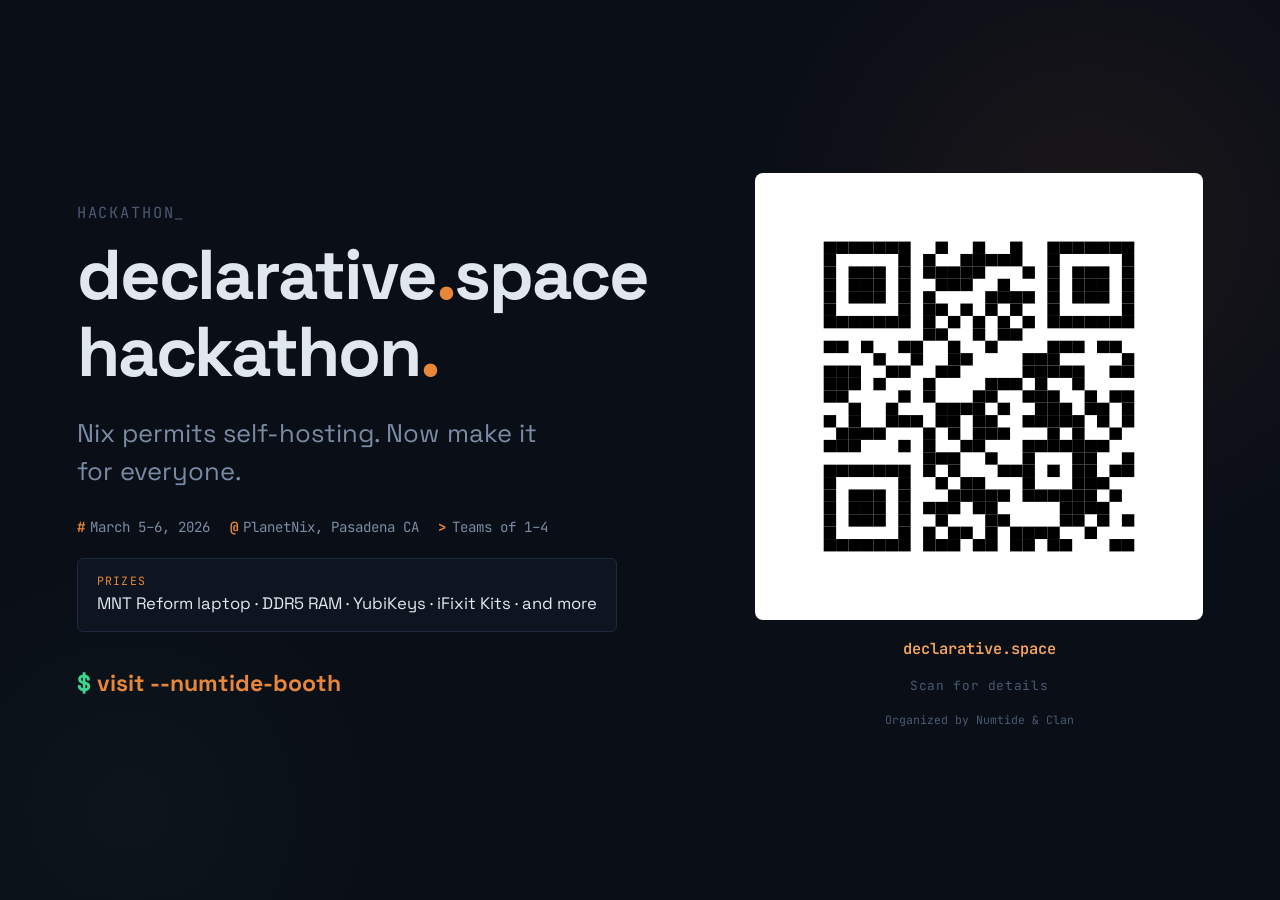
==== commit b65b0838: "Replace "sovereign computing" with "self-hosting" everywhere" ====
--- a/site/slide-cta.html
+++ b/site/slide-cta.html
@@ -223,7 +223,7 @@
   <div class="content">
     <div class="label">HACKATHON_</div>
     <h1>declarative<span class="dot">.</span>space<br>hackathon<span class="dot">.</span></h1>
-    <p class="tagline">Nix permits sovereign computing. Now make it for everyone.</p>
+    <p class="tagline">Nix permits self-hosting. Now make it for everyone.</p>
 
     <div class="meta-row">
       <span class="meta-item"><span class="icon">#</span> March 5&ndash;6, 2026</span>
